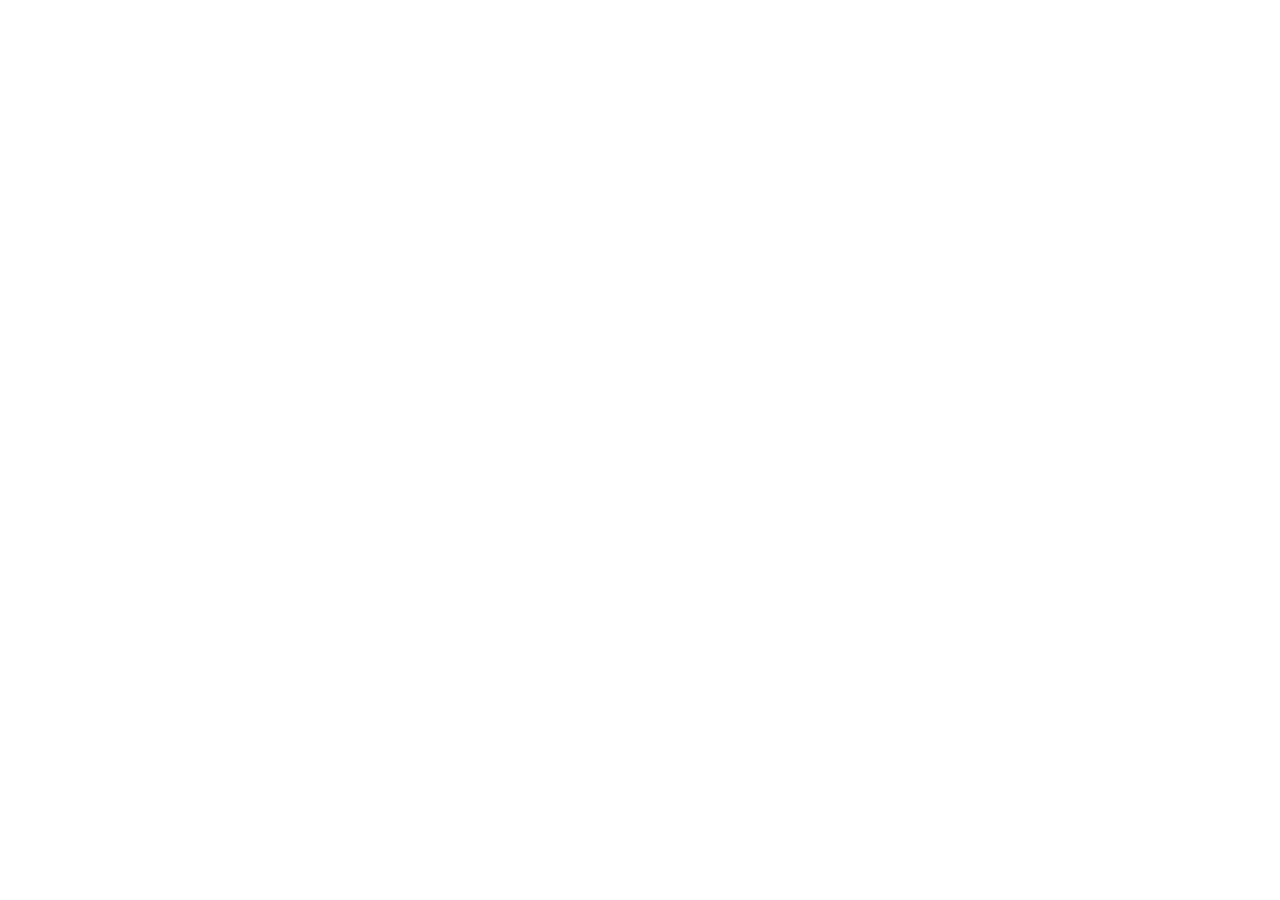
==== index.html @ 0f038180 "Add files via upload" ====
<!DOCTYPE html>
<html lang="en">
<head>
    <meta charset="UTF-8">
    <meta name="viewport" content="width=device-width, initial-scale=1.0">
    <title>Home page Great Brittain</title>
    <link rel="stylesheet" href="/css/index.css">
</head>
<body>
    
</body>
</html>
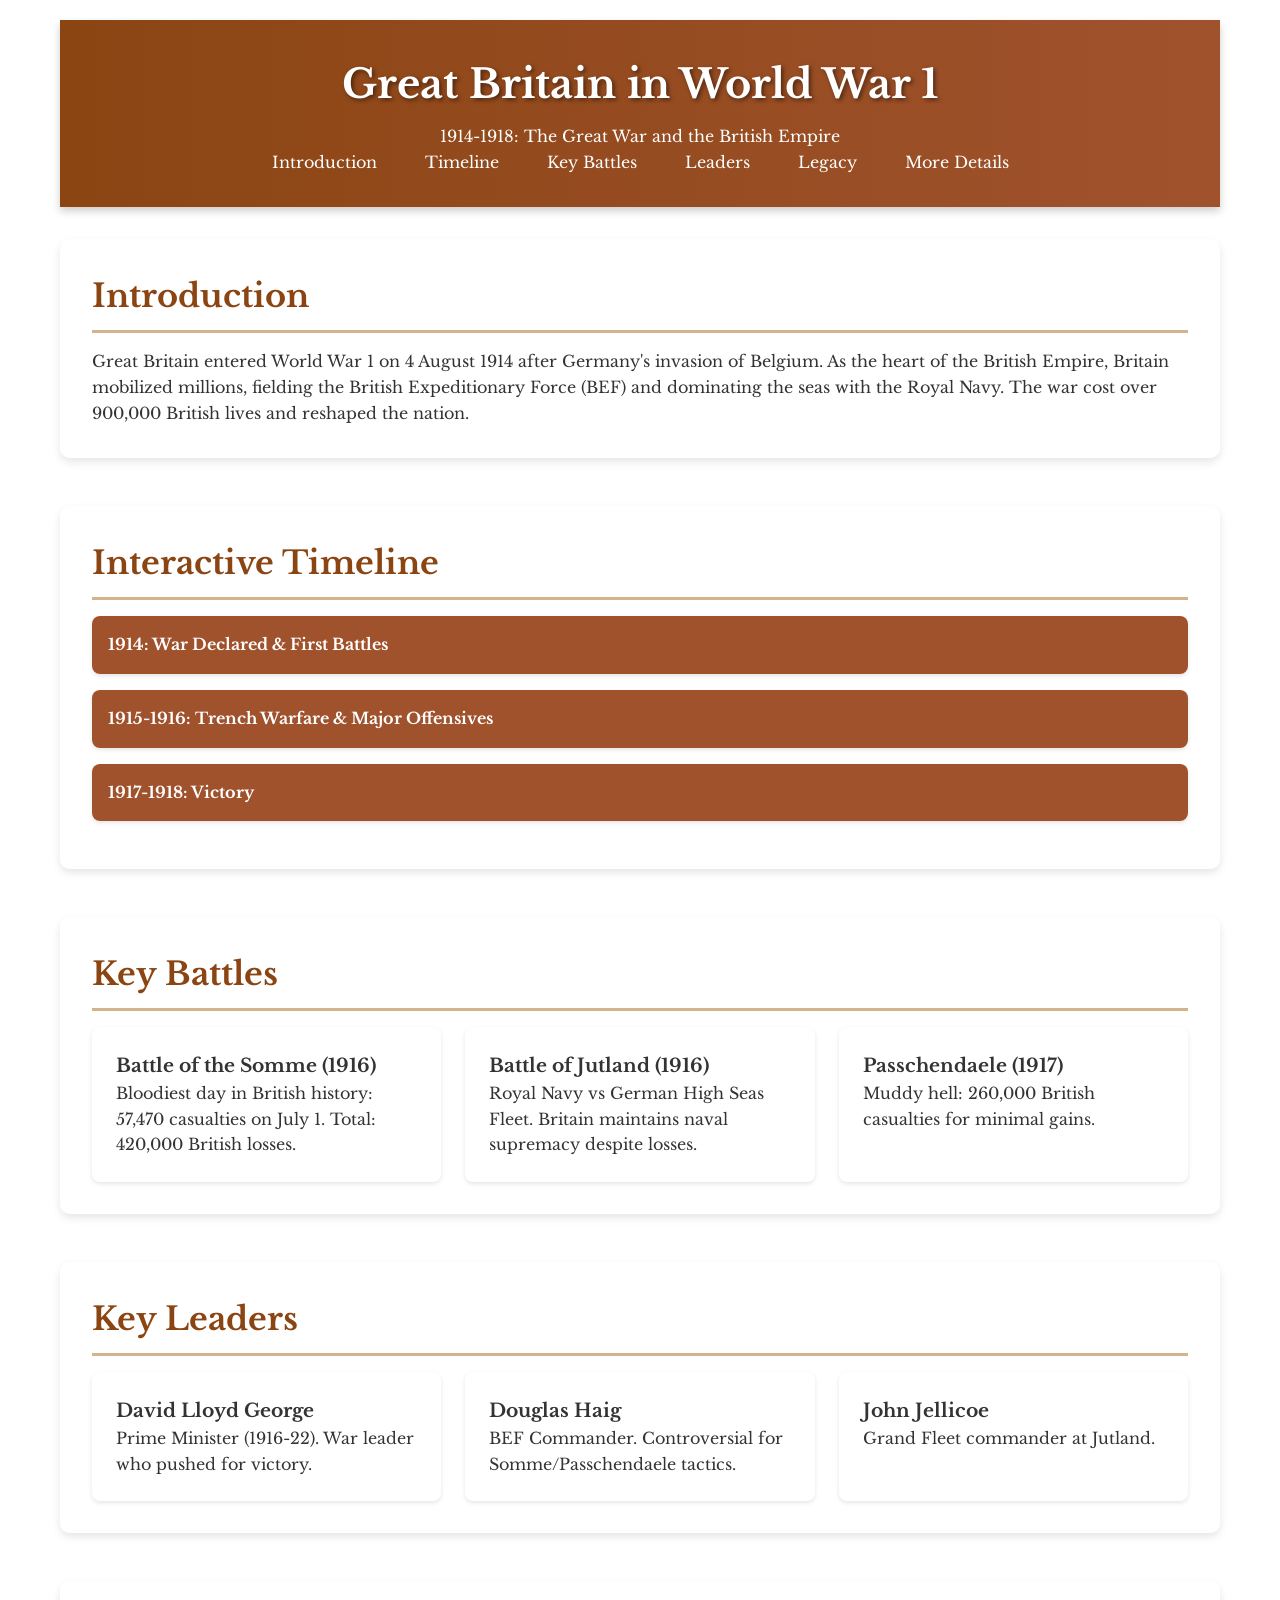
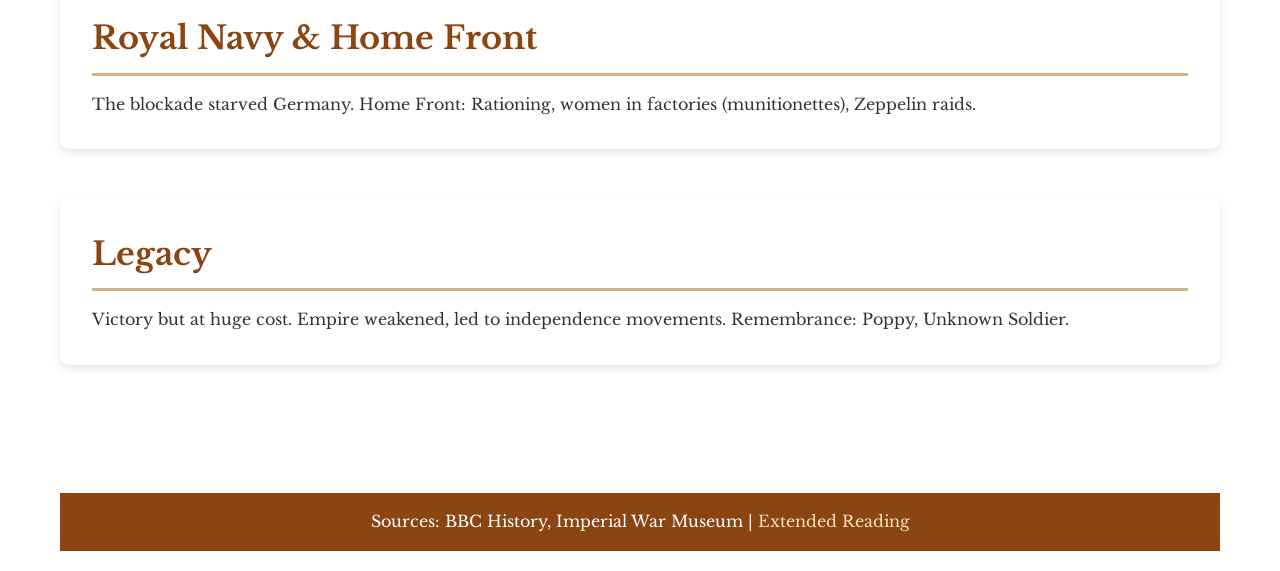
==== commit e5890d77: "Add files via upload" ====
--- a/index.html
+++ b/index.html
@@ -3,10 +3,133 @@
 <head>
     <meta charset="UTF-8">
     <meta name="viewport" content="width=device-width, initial-scale=1.0">
-    <title>Home page Great Brittain</title>
-    <link rel="stylesheet" href="/css/index.css">
+    <title>Great Britain in World War 1 - Index</title>
+    <!-- Google Fonts: Libre Baskerville for historical feel -->
+    <link href="https://fonts.googleapis.com/css2?family=Libre+Baskerville:ital,wght@0,400;0,700;1,400&display=swap" rel="stylesheet">
+    <link rel="stylesheet" href="css/index.css">
 </head>
 <body>
-    
+    <div class="container">
+        <header>
+            <h1>Great Britain in World War 1</h1>
+            <p>1914-1918: The Great War and the British Empire</p>
+            <nav>
+                <ul>
+                    <li><a href="#intro">Introduction</a></li>
+                    <li><a href="#timeline">Timeline</a></li>
+                    <li><a href="#battles">Key Battles</a></li>
+                    <li><a href="#leaders">Leaders</a></li>
+                    <li><a href="#legacy">Legacy</a></li>
+                    <li><a href="pages/page 1.html">More Details</a></li>
+                </ul>
+            </nav>
+        </header>
+
+        <main>
+            <section id="intro">
+                <h2>Introduction</h2>
+                <p>Great Britain entered World War 1 on 4 August 1914 after Germany's invasion of Belgium. As the heart of the British Empire, Britain mobilized millions, fielding the British Expeditionary Force (BEF) and dominating the seas with the Royal Navy. The war cost over 900,000 British lives and reshaped the nation.</p>
+            </section>
+
+            <section id="timeline">
+                <h2>Interactive Timeline</h2>
+                <div class="accordion">
+                    <div class="accordion-header">1914: War Declared & First Battles</div>
+                    <div class="accordion-content">
+                        <div class="timeline-item">
+                            <span class="timeline-date">Aug 1914</span>
+                            <div>BEF deploys to France. Battle of Mons.</div>
+                        </div>
+                        <div class="timeline-item">
+                            <span class="timeline-date">Sep 1914</span>
+                            <div>First Battle of the Marne halts German advance.</div>
+                        </div>
+                    </div>
+                </div>
+                <div class="accordion">
+                    <div class="accordion-header">1915-1916: Trench Warfare & Major Offensives</div>
+                    <div class="accordion-content">
+                        <div class="timeline-item">
+                            <span class="timeline-date">1915</span>
+                            <div>Gallipoli Campaign fails.</div>
+                        </div>
+                        <div class="timeline-item">
+                            <span class="timeline-date">Jul 1916</span>
+                            <div>Battle of the Somme: 60,000 casualties on first day.</div>
+                        </div>
+                        <div class="timeline-item">
+                            <span class="timeline-date">May-Jun 1916</span>
+                            <div>Battle of Jutland: Largest naval battle.</div>
+                        </div>
+                    </div>
+                </div>
+                <div class="accordion">
+                    <div class="accordion-header">1917-1918: Victory</div>
+                    <div class="accordion-content">
+                        <div class="timeline-item">
+                            <span class="timeline-date">1917</span>
+                            <div>Passchendaele offensive. US enters war.</div>
+                        </div>
+                        <div class="timeline-item">
+                            <span class="timeline-date">Nov 1918</span>
+                            <div>Armistice signed. War ends.</div>
+                        </div>
+                    </div>
+                </div>
+            </section>
+
+            <section id="battles">
+                <h2>Key Battles</h2>
+                <div class="grid">
+                    <div class="card">
+                        <h3>Battle of the Somme (1916)</h3>
+                        <p>Bloodiest day in British history: 57,470 casualties on July 1. Total: 420,000 British losses.</p>
+                    </div>
+                    <div class="card">
+                        <h3>Battle of Jutland (1916)</h3>
+                        <p>Royal Navy vs German High Seas Fleet. Britain maintains naval supremacy despite losses.</p>
+                    </div>
+                    <div class="card">
+                        <h3>Passchendaele (1917)</h3>
+                        <p>Muddy hell: 260,000 British casualties for minimal gains.</p>
+                    </div>
+                </div>
+            </section>
+
+            <section id="leaders">
+                <h2>Key Leaders</h2>
+                <div class="grid">
+                    <div class="card">
+                        <h3>David Lloyd George</h3>
+                        <p>Prime Minister (1916-22). War leader who pushed for victory.</p>
+                    </div>
+                    <div class="card">
+                        <h3>Douglas Haig</h3>
+                        <p>BEF Commander. Controversial for Somme/Passchendaele tactics.</p>
+                    </div>
+                    <div class="card">
+                        <h3>John Jellicoe</h3>
+                        <p>Grand Fleet commander at Jutland.</p>
+                    </div>
+                </div>
+            </section>
+
+            <section id="navy">
+                <h2>Royal Navy & Home Front</h2>
+                <p>The blockade starved Germany. Home Front: Rationing, women in factories (munitionettes), Zeppelin raids.</p>
+            </section>
+
+            <section id="legacy">
+                <h2>Legacy</h2>
+                <p>Victory but at huge cost. Empire weakened, led to independence movements. Remembrance: Poppy, Unknown Soldier.</p>
+            </section>
+        </main>
+
+        <footer>
+            <p>Sources: BBC History, Imperial War Museum | <a href="pages/page 1.html">Extended Reading</a></p>
+        </footer>
+    </div>
+
+    <script src="js/index.js"></script>
 </body>
-</html>+</html>
--- a/css/index.css
+++ b/css/index.css
@@ -0,0 +1,185 @@
+/* Reset and base styles */
+* {
+  margin: 0;
+  padding: 0;
+  box-sizing: border-box;
+}
+
+body {
+  font-family: 'Libre Baskerville', serif;
+  line-height: 1.6;
+  color: #333;
+  background: linear-gradient(to bottom, #f4e4bc, #d2b48c);
+  background-image: url('data:image/svg+xml,<svg xmlns=\"http://www.w3.org/2000/svg\" viewBox=\"0 0 100 100\"><defs><pattern id=\"grain\" width=\"100\" height=\"100\" patternUnits=\"userSpaceOnUse\"><circle cx=\"20\" cy=\"20\" r=\"1\" fill=\"%23ddd\" opacity=\"0.3\"/></pattern></svg>#f4e4bc');
+  min-height: 100vh;
+}
+
+.container {
+  max-width: 1200px;
+  margin: 0 auto;
+  padding: 20px;
+}
+
+/* Header */
+header {
+  background: linear-gradient(to right, #8b4513, #a0522d);
+  color: white;
+  padding: 2rem;
+  text-align: center;
+  box-shadow: 0 4px 8px rgba(0,0,0,0.2);
+}
+
+header h1 {
+  font-size: 2.5rem;
+  margin-bottom: 0.5rem;
+  text-shadow: 2px 2px 4px rgba(0,0,0,0.5);
+}
+
+nav ul {
+  list-style: none;
+  display: flex;
+  justify-content: center;
+  gap: 1rem;
+  flex-wrap: wrap;
+}
+
+nav a {
+  color: white;
+  text-decoration: none;
+  padding: 0.5rem 1rem;
+  border-radius: 5px;
+  transition: background 0.3s;
+}
+
+nav a:hover {
+  background: rgba(255,255,255,0.2);
+}
+
+/* Main content */
+main {
+  padding: 2rem 0;
+}
+
+section {
+  margin-bottom: 3rem;
+  background: rgba(255,255,255,0.8);
+  padding: 2rem;
+  border-radius: 10px;
+  box-shadow: 0 4px 8px rgba(0,0,0,0.1);
+}
+
+h2 {
+  color: #8b4513;
+  font-size: 2rem;
+  margin-bottom: 1rem;
+  border-bottom: 3px solid #d2b48c;
+  padding-bottom: 0.5rem;
+}
+
+/* Accordion/Timeline */
+.accordion {
+  background: white;
+  border-radius: 8px;
+  margin-bottom: 1rem;
+  overflow: hidden;
+  box-shadow: 0 2px 4px rgba(0,0,0,0.1);
+}
+
+.accordion-header {
+  background: #a0522d;
+  color: white;
+  padding: 1rem;
+  cursor: pointer;
+  font-weight: bold;
+  transition: background 0.3s;
+}
+
+.accordion-header:hover {
+  background: #8b4513;
+}
+
+.accordion-content {
+  max-height: 0;
+  overflow: hidden;
+  transition: max-height 0.3s ease;
+}
+
+.accordion-content.open {
+  max-height: 500px; /* Adjust as needed */
+  padding: 1rem;
+  background: #f9f9f9;
+}
+
+.timeline-item {
+  display: flex;
+  margin-bottom: 1rem;
+  padding: 1rem;
+  background: white;
+  border-left: 4px solid #d2b48c;
+}
+
+.timeline-date {
+  font-weight: bold;
+  color: #8b4513;
+  min-width: 100px;
+}
+
+/* Grid for cards */
+.grid {
+  display: grid;
+  grid-template-columns: repeat(auto-fit, minmax(300px, 1fr));
+  gap: 1.5rem;
+}
+
+.card {
+  background: white;
+  padding: 1.5rem;
+  border-radius: 8px;
+  box-shadow: 0 2px 4px rgba(0,0,0,0.1);
+  transition: transform 0.3s;
+}
+
+.card:hover {
+  transform: translateY(-5px);
+}
+
+/* Footer */
+footer {
+  background: #8b4513;
+  color: white;
+  text-align: center;
+  padding: 1rem;
+  margin-top: 3rem;
+}
+
+footer a {
+  color: #f4e4bc;
+  text-decoration: none;
+}
+
+/* Responsive */
+@media (max-width: 768px) {
+  header h1 {
+    font-size: 2rem;
+  }
+  
+  nav ul {
+    flex-direction: column;
+  }
+  
+  .container {
+    padding: 10px;
+  }
+  
+  section {
+    padding: 1rem;
+  }
+}
+
+/* Custom font demo - to change font: edit font-family */
+.font-demo {
+  font-family: 'Georgia', serif;
+  font-size: 1.2rem;
+  font-weight: 300;
+  font-style: italic;
+}
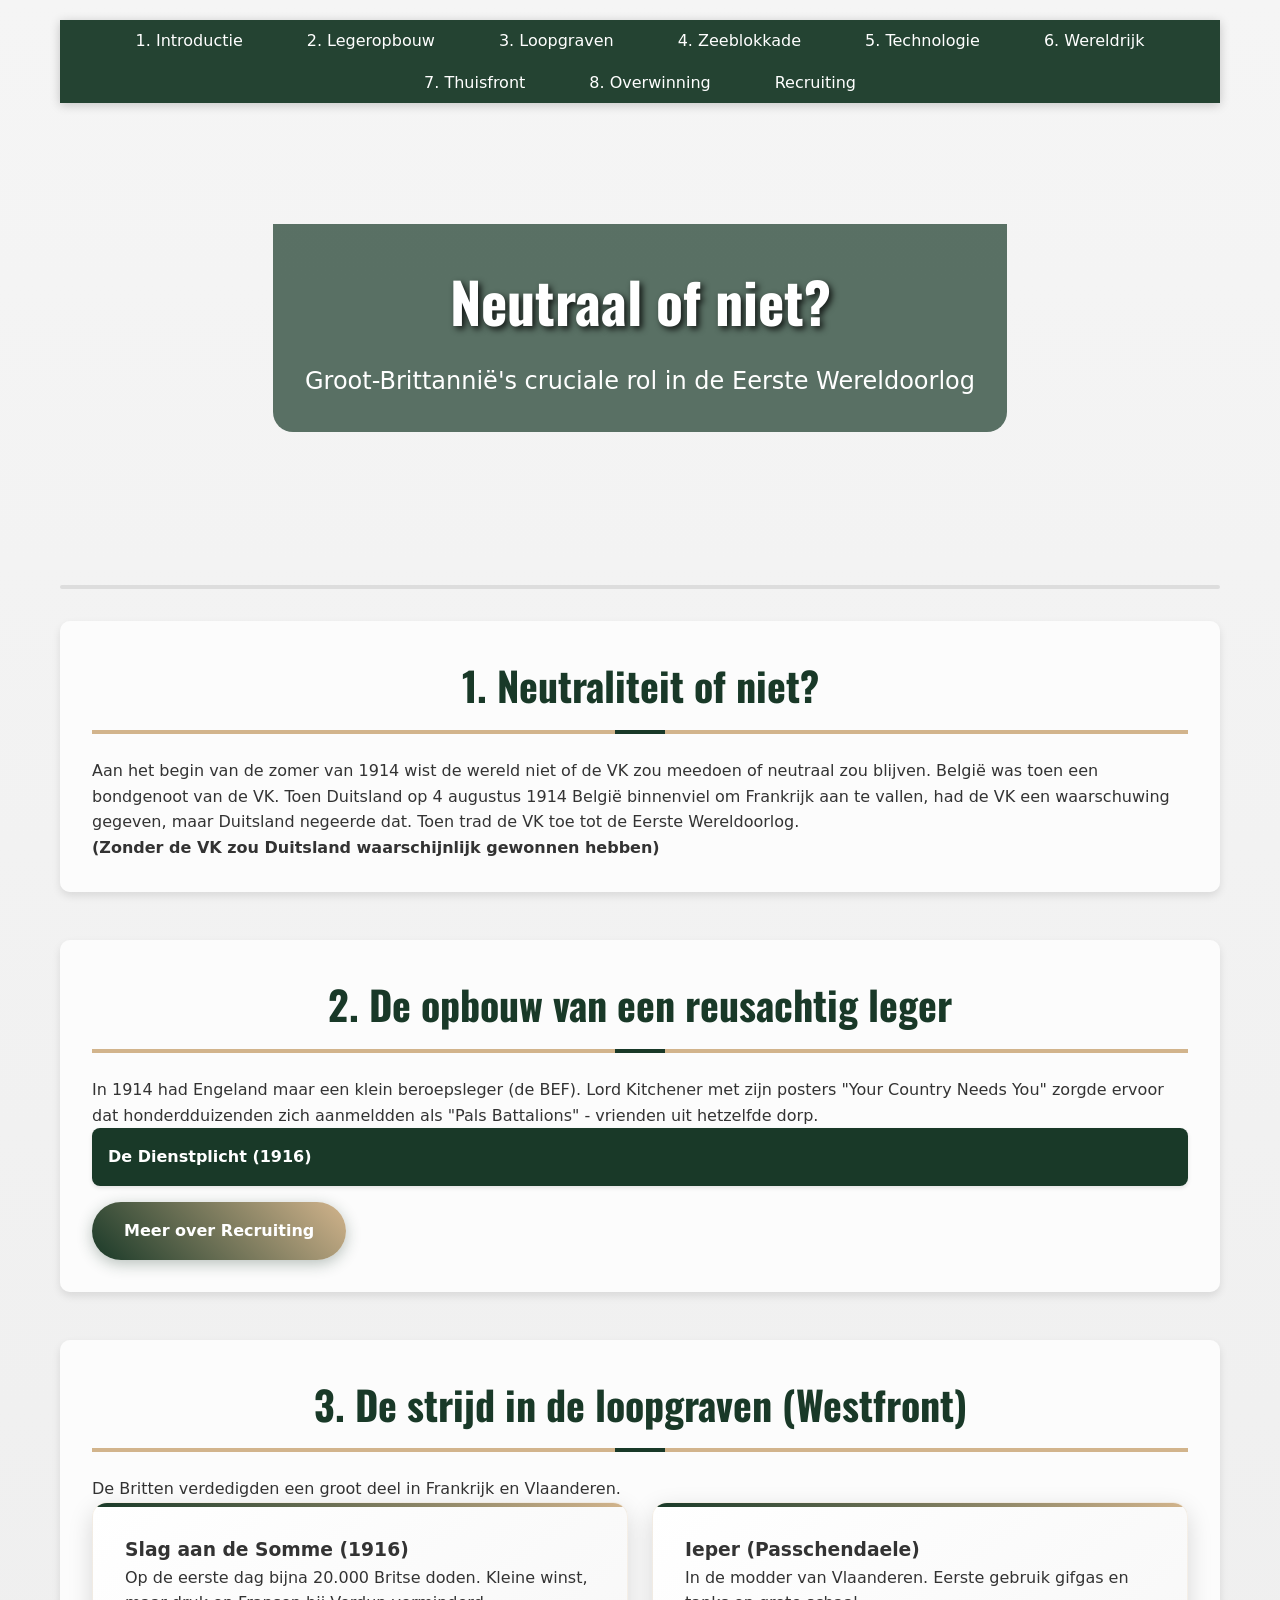
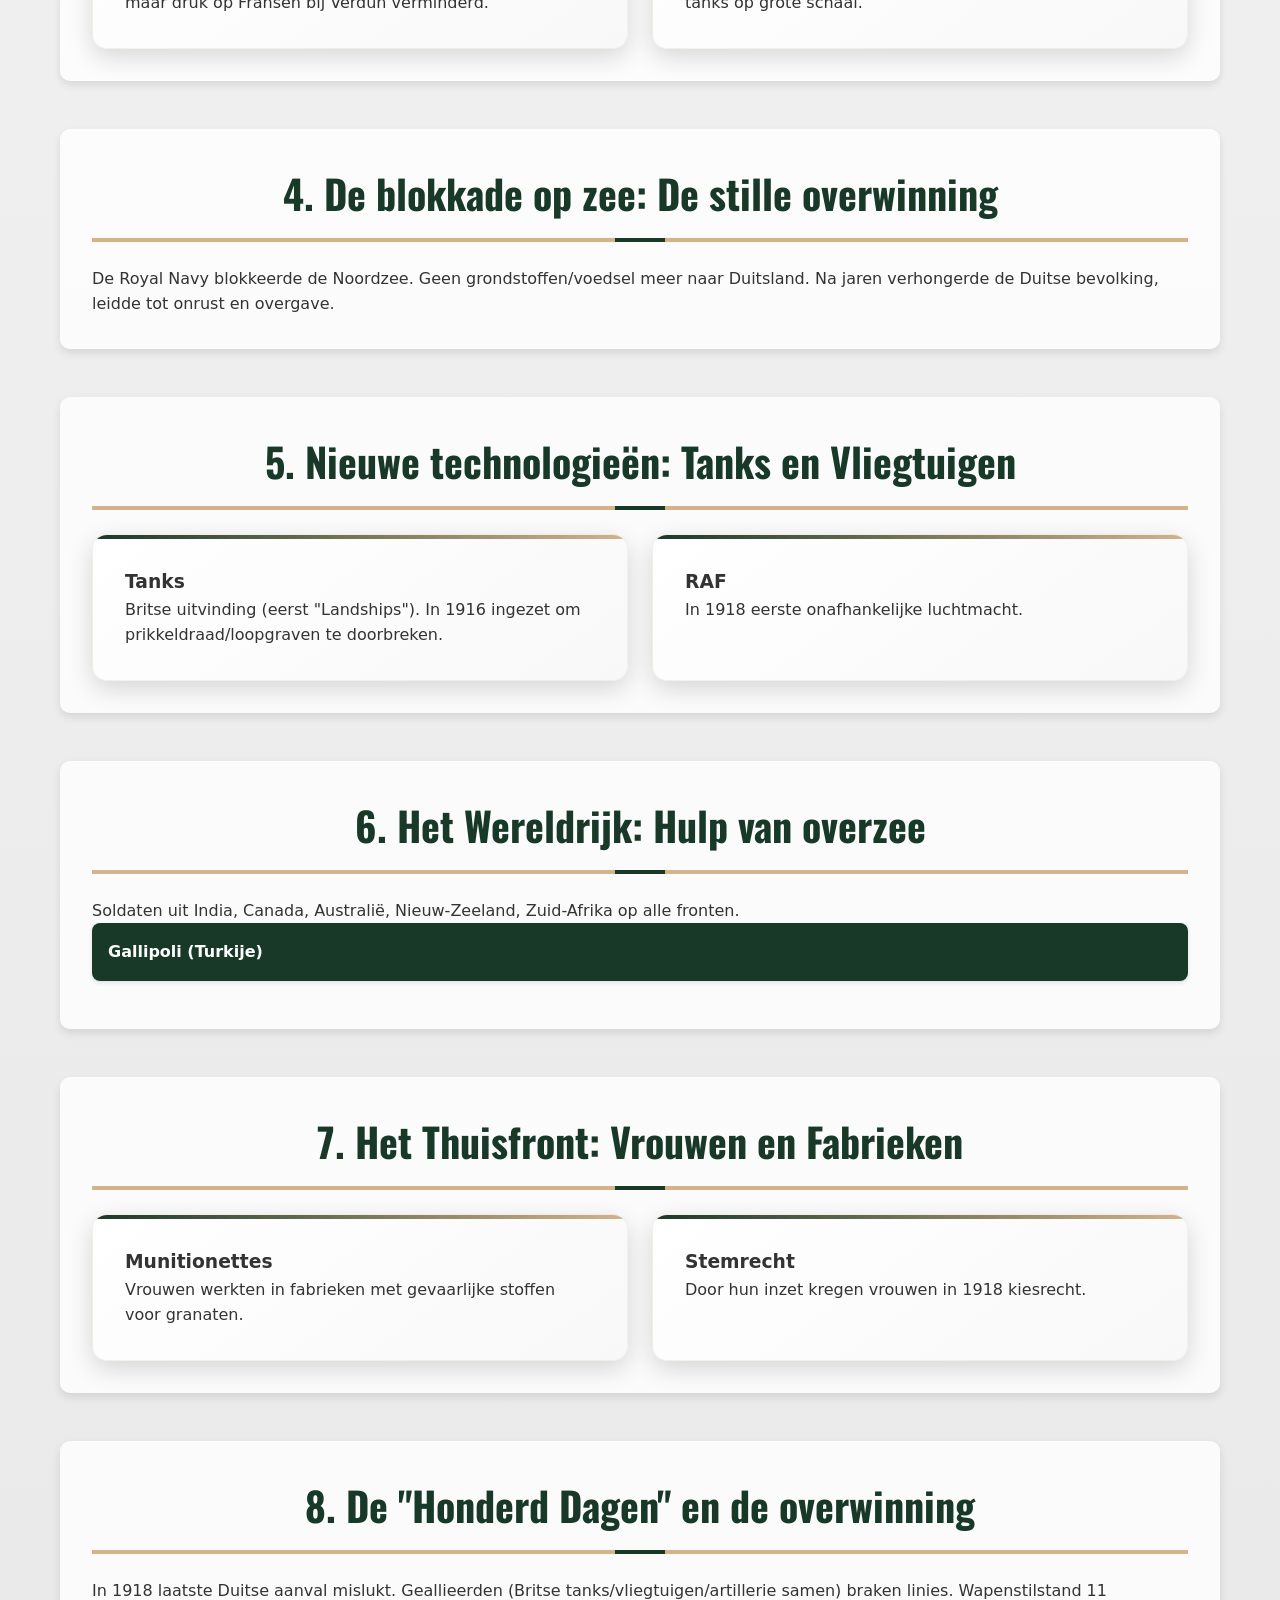
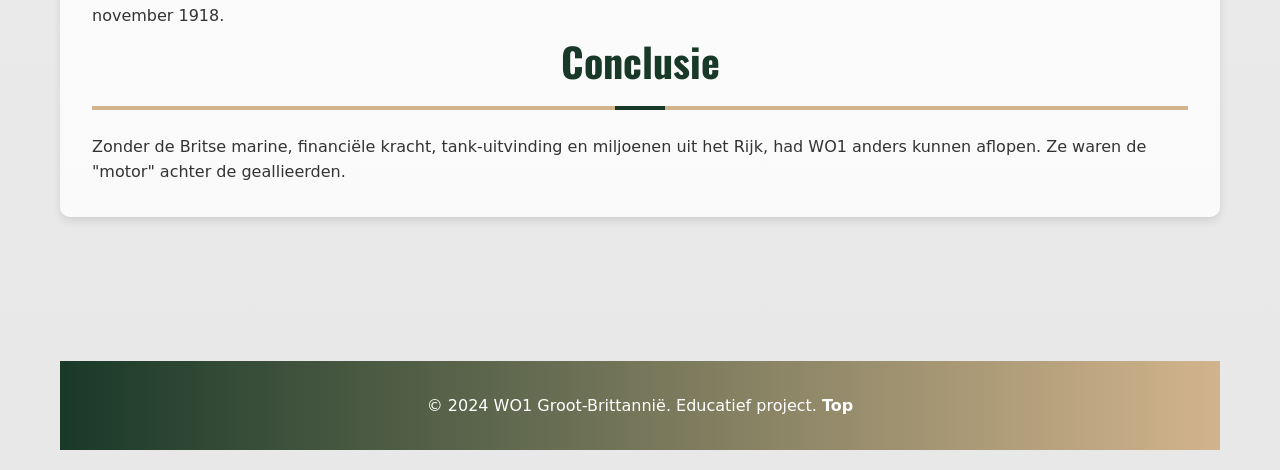
==== commit 84d837d2: "Add files via upload" ====
--- a/index.html
+++ b/index.html
@@ -1,135 +1,135 @@
 <!DOCTYPE html>
-<html lang="en">
+<html lang="nl">
 <head>
     <meta charset="UTF-8">
     <meta name="viewport" content="width=device-width, initial-scale=1.0">
-    <title>Great Britain in World War 1 - Index</title>
-    <!-- Google Fonts: Libre Baskerville for historical feel -->
-    <link href="https://fonts.googleapis.com/css2?family=Libre+Baskerville:ital,wght@0,400;0,700;1,400&display=swap" rel="stylesheet">
+    <title>Neutraal of niet? - Groot-Brittannië in WO1</title>
     <link rel="stylesheet" href="css/index.css">
+    <script src="js/index.js" defer></script>
 </head>
 <body>
     <div class="container">
-        <header>
-            <h1>Great Britain in World War 1</h1>
-            <p>1914-1918: The Great War and the British Empire</p>
-            <nav>
-                <ul>
-                    <li><a href="#intro">Introduction</a></li>
-                    <li><a href="#timeline">Timeline</a></li>
-                    <li><a href="#battles">Key Battles</a></li>
-                    <li><a href="#leaders">Leaders</a></li>
-                    <li><a href="#legacy">Legacy</a></li>
-                    <li><a href="pages/page 1.html">More Details</a></li>
-                </ul>
-            </nav>
-        </header>
+        <nav class="sticky-nav">
+            <button class="mobile-toggle">☰ Menu</button>
+            <ul class="nav-list">
+                <li><a href="#intro">1. Introductie</a></li>
+                <li><a href="#leger">2. Legeropbouw</a></li>
+                <li><a href="#loopgraven">3. Loopgraven</a></li>
+                <li><a href="#blokkade">4. Zeeblokkade</a></li>
+                <li><a href="#tech">5. Technologie</a></li>
+                <li><a href="#rijk">6. Wereldrijk</a></li>
+                <li><a href="#thuisfront">7. Thuisfront</a></li>
+                <li><a href="#overwinning">8. Overwinning</a></li>
+                <li><a href="pages/page 1.html">Recruiting</a></li>
+            </ul>
+        </nav>
+
+        <div class="hero" style="background-image: url('https://upload.wikimedia.org/wikipedia/commons/thumb/8/8e/Baron_Kitchener.jpg/800px-Baron_Kitchener.jpg'); background-size: cover; background-position: center;">
+            <div class="hero-overlay">
+                <h1>Neutraal of niet?</h1>
+                <p>Groot-Brittannië's cruciale rol in de Eerste Wereldoorlog</p>
+            </div>
+        </div>
 
         <main>
-            <section id="intro">
-                <h2>Introduction</h2>
-                <p>Great Britain entered World War 1 on 4 August 1914 after Germany's invasion of Belgium. As the heart of the British Empire, Britain mobilized millions, fielding the British Expeditionary Force (BEF) and dominating the seas with the Royal Navy. The war cost over 900,000 British lives and reshaped the nation.</p>
+            <div class="progress-bar">
+                <div class="progress"></div>
+            </div>
+
+            <section id="intro" class="fade-in">
+                <h2>1. Neutraliteit of niet?</h2>
+                <p>Aan het begin van de zomer van 1914 wist de wereld niet of de VK zou meedoen of neutraal zou blijven. België was toen een bondgenoot van de VK. Toen Duitsland op 4 augustus 1914 België binnenviel om Frankrijk aan te vallen, had de VK een waarschuwing gegeven, maar Duitsland negeerde dat. Toen trad de VK toe tot de Eerste Wereldoorlog.</p>
+                <p><strong>(Zonder de VK zou Duitsland waarschijnlijk gewonnen hebben)</strong></p>
             </section>
 
-            <section id="timeline">
-                <h2>Interactive Timeline</h2>
+            <section id="leger" class="fade-in">
+                <h2>2. De opbouw van een reusachtig leger</h2>
+                <p>In 1914 had Engeland maar een klein beroepsleger (de BEF). Lord Kitchener met zijn posters "Your Country Needs You" zorgde ervoor dat honderdduizenden zich aanmeldden als "Pals Battalions" - vrienden uit hetzelfde dorp.</p>
                 <div class="accordion">
-                    <div class="accordion-header">1914: War Declared & First Battles</div>
+                    <div class="accordion-header">De Dienstplicht (1916)</div>
                     <div class="accordion-content">
                         <div class="timeline-item">
-                            <span class="timeline-date">Aug 1914</span>
-                            <div>BEF deploys to France. Battle of Mons.</div>
-                        </div>
-                        <div class="timeline-item">
-                            <span class="timeline-date">Sep 1914</span>
-                            <div>First Battle of the Marne halts German advance.</div>
+                            <span class="timeline-date">1916</span>
+                            <div>Omdat zoveel soldaten sneuvelden, voerde Engeland voor het eerst dienstplicht in om de linies bezet te houden.</div>
                         </div>
                     </div>
                 </div>
+                <a href="pages/page 1.html" class="btn">Meer over Recruiting</a>
+            </section>
+
+            <section id="loopgraven" class="fade-in">
+                <h2>3. De strijd in de loopgraven (Westfront)</h2>
+                <p>De Britten verdedigden een groot deel in Frankrijk en Vlaanderen.</p>
+                <div class="grid">
+                    <div class="card">
+                        <h3>Slag aan de Somme (1916)</h3>
+                        <p>Op de eerste dag bijna 20.000 Britse doden. Kleine winst, maar druk op Fransen bij Verdun verminderd.</p>
+                    </div>
+                    <div class="card">
+                        <h3>Ieper (Passchendaele)</h3>
+                        <p>In de modder van Vlaanderen. Eerste gebruik gifgas en tanks op grote schaal.</p>
+                    </div>
+                </div>
+            </section>
+
+            <section id="blokkade" class="fade-in">
+                <h2>4. De blokkade op zee: De stille overwinning</h2>
+                <p>De Royal Navy blokkeerde de Noordzee. Geen grondstoffen/voedsel meer naar Duitsland. Na jaren verhongerde de Duitse bevolking, leidde tot onrust en overgave.</p>
+            </section>
+
+            <section id="tech" class="fade-in">
+                <h2>5. Nieuwe technologieën: Tanks en Vliegtuigen</h2>
+                <div class="grid">
+                    <div class="card">
+                        <h3>Tanks</h3>
+                        <p>Britse uitvinding (eerst "Landships"). In 1916 ingezet om prikkeldraad/loopgraven te doorbreken.</p>
+                    </div>
+                    <div class="card">
+                        <h3>RAF</h3>
+                        <p>In 1918 eerste onafhankelijke luchtmacht.</p>
+                    </div>
+                </div>
+            </section>
+
+            <section id="rijk" class="fade-in">
+                <h2>6. Het Wereldrijk: Hulp van overzee</h2>
+                <p>Soldaten uit India, Canada, Australië, Nieuw-Zeeland, Zuid-Afrika op alle fronten.</p>
                 <div class="accordion">
-                    <div class="accordion-header">1915-1916: Trench Warfare & Major Offensives</div>
+                    <div class="accordion-header">Gallipoli (Turkije)</div>
                     <div class="accordion-content">
                         <div class="timeline-item">
                             <span class="timeline-date">1915</span>
-                            <div>Gallipoli Campaign fails.</div>
-                        </div>
-                        <div class="timeline-item">
-                            <span class="timeline-date">Jul 1916</span>
-                            <div>Battle of the Somme: 60,000 casualties on first day.</div>
-                        </div>
-                        <div class="timeline-item">
-                            <span class="timeline-date">May-Jun 1916</span>
-                            <div>Battle of Jutland: Largest naval battle.</div>
-                        </div>
-                    </div>
-                </div>
-                <div class="accordion">
-                    <div class="accordion-header">1917-1918: Victory</div>
-                    <div class="accordion-content">
-                        <div class="timeline-item">
-                            <span class="timeline-date">1917</span>
-                            <div>Passchendaele offensive. US enters war.</div>
-                        </div>
-                        <div class="timeline-item">
-                            <span class="timeline-date">Nov 1918</span>
-                            <div>Armistice signed. War ends.</div>
+                            <div>Britse poging om oorlog via oosten te eindigen, maar rampzalige nederlaag.</div>
                         </div>
                     </div>
                 </div>
             </section>
 
-            <section id="battles">
-                <h2>Key Battles</h2>
+            <section id="thuisfront" class="fade-in">
+                <h2>7. Het Thuisfront: Vrouwen en Fabrieken</h2>
                 <div class="grid">
                     <div class="card">
-                        <h3>Battle of the Somme (1916)</h3>
-                        <p>Bloodiest day in British history: 57,470 casualties on July 1. Total: 420,000 British losses.</p>
+                        <h3>Munitionettes</h3>
+                        <p>Vrouwen werkten in fabrieken met gevaarlijke stoffen voor granaten.</p>
                     </div>
                     <div class="card">
-                        <h3>Battle of Jutland (1916)</h3>
-                        <p>Royal Navy vs German High Seas Fleet. Britain maintains naval supremacy despite losses.</p>
-                    </div>
-                    <div class="card">
-                        <h3>Passchendaele (1917)</h3>
-                        <p>Muddy hell: 260,000 British casualties for minimal gains.</p>
+                        <h3>Stemrecht</h3>
+                        <p>Door hun inzet kregen vrouwen in 1918 kiesrecht.</p>
                     </div>
                 </div>
             </section>
 
-            <section id="leaders">
-                <h2>Key Leaders</h2>
-                <div class="grid">
-                    <div class="card">
-                        <h3>David Lloyd George</h3>
-                        <p>Prime Minister (1916-22). War leader who pushed for victory.</p>
-                    </div>
-                    <div class="card">
-                        <h3>Douglas Haig</h3>
-                        <p>BEF Commander. Controversial for Somme/Passchendaele tactics.</p>
-                    </div>
-                    <div class="card">
-                        <h3>John Jellicoe</h3>
-                        <p>Grand Fleet commander at Jutland.</p>
-                    </div>
-                </div>
-            </section>
-
-            <section id="navy">
-                <h2>Royal Navy & Home Front</h2>
-                <p>The blockade starved Germany. Home Front: Rationing, women in factories (munitionettes), Zeppelin raids.</p>
-            </section>
-
-            <section id="legacy">
-                <h2>Legacy</h2>
-                <p>Victory but at huge cost. Empire weakened, led to independence movements. Remembrance: Poppy, Unknown Soldier.</p>
+            <section id="overwinning" class="fade-in">
+                <h2>8. De "Honderd Dagen" en de overwinning</h2>
+                <p>In 1918 laatste Duitse aanval mislukt. Geallieerden (Britse tanks/vliegtuigen/artillerie samen) braken linies. Wapenstilstand 11 november 1918.</p>
+                <h2>Conclusie</h2>
+                <p>Zonder de Britse marine, financiële kracht, tank-uitvinding en miljoenen uit het Rijk, had WO1 anders kunnen aflopen. Ze waren de "motor" achter de geallieerden.</p>
             </section>
         </main>
 
         <footer>
-            <p>Sources: BBC History, Imperial War Museum | <a href="pages/page 1.html">Extended Reading</a></p>
+            <p>&copy; 2024 WO1 Groot-Brittannië. Educatief project. <a href="#intro">Top</a></p>
         </footer>
     </div>
-
-    <script src="js/index.js"></script>
 </body>
 </html>
--- a/css/index.css
+++ b/css/index.css
@@ -1,4 +1,6 @@
-/* Reset and base styles */
+/* Reset and base styles - Enhanced for prettier WWI theme */
+@import url('https://fonts.googleapis.com/css2?family=Oswald:wght@200..700&family=Roboto+Condensed:ital,wght@0,100..900;1,100..900&display=swap');
+
 * {
   margin: 0;
   padding: 0;
@@ -6,12 +8,16 @@
 }
 
 body {
-  font-family: 'Libre Baskerville', serif;
+  font-family: 'Roboto Condensed', sans-serif;
   line-height: 1.6;
   color: #333;
-  background: linear-gradient(to bottom, #f4e4bc, #d2b48c);
-  background-image: url('data:image/svg+xml,<svg xmlns=\"http://www.w3.org/2000/svg\" viewBox=\"0 0 100 100\"><defs><pattern id=\"grain\" width=\"100\" height=\"100\" patternUnits=\"userSpaceOnUse\"><circle cx=\"20\" cy=\"20\" r=\"1\" fill=\"%23ddd\" opacity=\"0.3\"/></pattern></svg>#f4e4bc');
+  background: linear-gradient(to bottom, #f5f5f5, #e8e8e8);
+}
+
+body {
+  @import url('https://fonts.googleapis.com/css2?family=Oswald:wght@200..700&family=Roboto+Condensed:ital,wght@0,100..900;1,100..900&display=swap');
   min-height: 100vh;
+  font-family: system-ui, -apple-system, BlinkMacSystemFont, 'Segoe UI', Roboto, Oxygen, Ubuntu, Cantarell, 'Open Sans', 'Helvetica Neue', sans-serif;
 }
 
 .container {
@@ -20,39 +26,98 @@
   padding: 20px;
 }
 
+.hero {
+  height: 50vh;
+  position: relative;
+  display: flex;
+  align-items: center;
+  justify-content: center;
+  text-align: center;
+  color: white;
+}
+
+.hero-overlay {
+  background: rgba(25, 57, 40, 0.7);
+  padding: 2rem;
+  border-radius: 0 0 20px 20px;
+}
+
+.hero h1 {
+  font-family: 'Oswald', sans-serif;
+  font-size: 3.5rem;
+  margin-bottom: 1rem;
+  text-shadow: 3px 3px 6px rgba(0,0,0,0.8);
+}
+
+.hero p {
+  font-size: 1.5rem;
+}
+
 /* Header */
-header {
-  background: linear-gradient(to right, #8b4513, #a0522d);
-  color: white;
-  padding: 2rem;
-  text-align: center;
-  box-shadow: 0 4px 8px rgba(0,0,0,0.2);
-}
-
-header h1 {
-  font-size: 2.5rem;
-  margin-bottom: 0.5rem;
-  text-shadow: 2px 2px 4px rgba(0,0,0,0.5);
-}
-
-nav ul {
+.sticky-nav {
+  position: sticky;
+  top: 0;
+  background: rgba(25, 57, 40, 0.95);
+  backdrop-filter: blur(10px);
+  z-index: 100;
+  box-shadow: 0 2px 10px rgba(0,0,0,0.2);
+}
+
+.mobile-toggle {
+  display: none;
+  background: none;
+  border: none;
+  color: white;
+  font-size: 1.5rem;
+  padding: 1rem;
+  cursor: pointer;
+}
+
+.nav-list {
   list-style: none;
   display: flex;
   justify-content: center;
   gap: 1rem;
   flex-wrap: wrap;
-}
-
-nav a {
+  padding: 0.5rem 1rem;
+  margin: 0;
+}
+
+.nav-list li a {
   color: white;
   text-decoration: none;
-  padding: 0.5rem 1rem;
-  border-radius: 5px;
-  transition: background 0.3s;
-}
-
-nav a:hover {
-  background: rgba(255,255,255,0.2);
+  padding: 0.8rem 1.5rem;
+  border-radius: 25px;
+  transition: all 0.3s ease;
+  font-weight: 500;
+}
+
+.nav-list li a:hover {
+  background: rgba(210, 180, 140, 0.3);
+  transform: scale(1.05);
+}
+
+header h1 {
+  font-size: 2.5rem;
+  margin-bottom: 0.5rem;
+  text-shadow: 2px 2px 4px rgba(0,0,0,0.5);
+}
+
+/* Progress bar */
+.progress-bar {
+  width: 100%;
+  height: 4px;
+  background: #ddd;
+  margin-bottom: 2rem;
+  border-radius: 2px;
+  overflow: hidden;
+}
+
+.progress {
+  height: 100%;
+  background: linear-gradient(to right, #193928, #D2B48C);
+  width: 0%;
+  transition: width 0.3s ease;
 }
 
 /* Main content */
@@ -69,11 +134,25 @@
 }
 
 h2 {
-  color: #8b4513;
-  font-size: 2rem;
-  margin-bottom: 1rem;
-  border-bottom: 3px solid #d2b48c;
-  padding-bottom: 0.5rem;
+  font-family: 'Oswald', sans-serif;
+  color: #193928;
+  font-size: 2.5rem;
+  margin-bottom: 1.5rem;
+  border-bottom: 4px solid #D2B48C;
+  padding-bottom: 0.8rem;
+  text-align: center;
+  position: relative;
+}
+
+h2::after {
+  content: '';
+  position: absolute;
+  bottom: -4px;
+  left: 50%;
+  transform: translateX(-50%);
+  width: 50px;
+  height: 4px;
+  background: #193928;
 }
 
 /* Accordion/Timeline */
@@ -86,7 +165,7 @@
 }
 
 .accordion-header {
-  background: #a0522d;
+  background: #193928;
   color: white;
   padding: 1rem;
   cursor: pointer;
@@ -95,7 +174,7 @@
 }
 
 .accordion-header:hover {
-  background: #8b4513;
+  background: #193928;
 }
 
 .accordion-content {
@@ -115,12 +194,12 @@
   margin-bottom: 1rem;
   padding: 1rem;
   background: white;
-  border-left: 4px solid #d2b48c;
+  border-left: 4px solid #193928;
 }
 
 .timeline-date {
   font-weight: bold;
-  color: #8b4513;
+  color: #193928;
   min-width: 100px;
 }
 
@@ -132,39 +211,103 @@
 }
 
 .card {
-  background: white;
-  padding: 1.5rem;
-  border-radius: 8px;
-  box-shadow: 0 2px 4px rgba(0,0,0,0.1);
-  transition: transform 0.3s;
+  background: linear-gradient(145deg, #ffffff, #f8f8f8);
+  padding: 2rem;
+  border-radius: 15px;
+  box-shadow: 0 8px 25px rgba(0,0,0,0.15);
+  border: 1px solid rgba(210, 180, 140, 0.2);
+  transition: all 0.4s ease;
+  position: relative;
+  overflow: hidden;
+}
+
+.card::before {
+  content: '';
+  position: absolute;
+  top: 0;
+  left: 0;
+  right: 0;
+  height: 4px;
+  background: linear-gradient(to right, #193928, #D2B48C);
 }
 
 .card:hover {
-  transform: translateY(-5px);
+  transform: translateY(-10px) scale(1.02);
+  box-shadow: 0 15px 40px rgba(0,0,0,0.2);
 }
 
 /* Footer */
 footer {
-  background: #8b4513;
+  background: linear-gradient(to right, #193928, #D2B48C);
   color: white;
   text-align: center;
-  padding: 1rem;
-  margin-top: 3rem;
+  padding: 2rem;
+  margin-top: 4rem;
 }
 
 footer a {
-  color: #f4e4bc;
+  color: white;
   text-decoration: none;
+  font-weight: bold;
+}
+
+footer a:hover {
+  text-decoration: underline;
+}
+
+/* Responsive */
+/* Fade-in animation */
+.fade-in {
+  opacity: 0;
+  transform: translateY(30px);
+  transition: all 0.6s ease;
+}
+
+.fade-in.visible {
+  opacity: 1;
+  transform: translateY(0);
+}
+
+.btn {
+  display: inline-block;
+  background: linear-gradient(45deg, #193928, #D2B48C);
+  color: white;
+  padding: 1rem 2rem;
+  border-radius: 30px;
+  text-decoration: none;
+  font-weight: bold;
+  transition: all 0.3s ease;
+  box-shadow: 0 4px 15px rgba(25, 57, 40, 0.3);
+}
+
+.btn:hover {
+  transform: translateY(-3px);
+  box-shadow: 0 8px 25px rgba(25, 57, 40, 0.4);
 }
 
 /* Responsive */
 @media (max-width: 768px) {
-  header h1 {
-    font-size: 2rem;
-  }
-  
-  nav ul {
+  .hero h1 {
+    font-size: 2.5rem;
+  }
+  
+  .mobile-toggle {
+    display: block;
+  }
+  
+  .nav-list {
+    display: none;
     flex-direction: column;
+    position: absolute;
+    top: 100%;
+    left: 0;
+    right: 0;
+    background: rgba(25, 57, 40, 0.98);
+    padding: 1rem;
+  }
+  
+  .nav-list.active {
+    display: flex;
   }
   
   .container {
@@ -172,7 +315,11 @@
   }
   
   section {
-    padding: 1rem;
+    padding: 1.5rem;
+  }
+  
+  h2 {
+    font-size: 2rem;
   }
 }
 
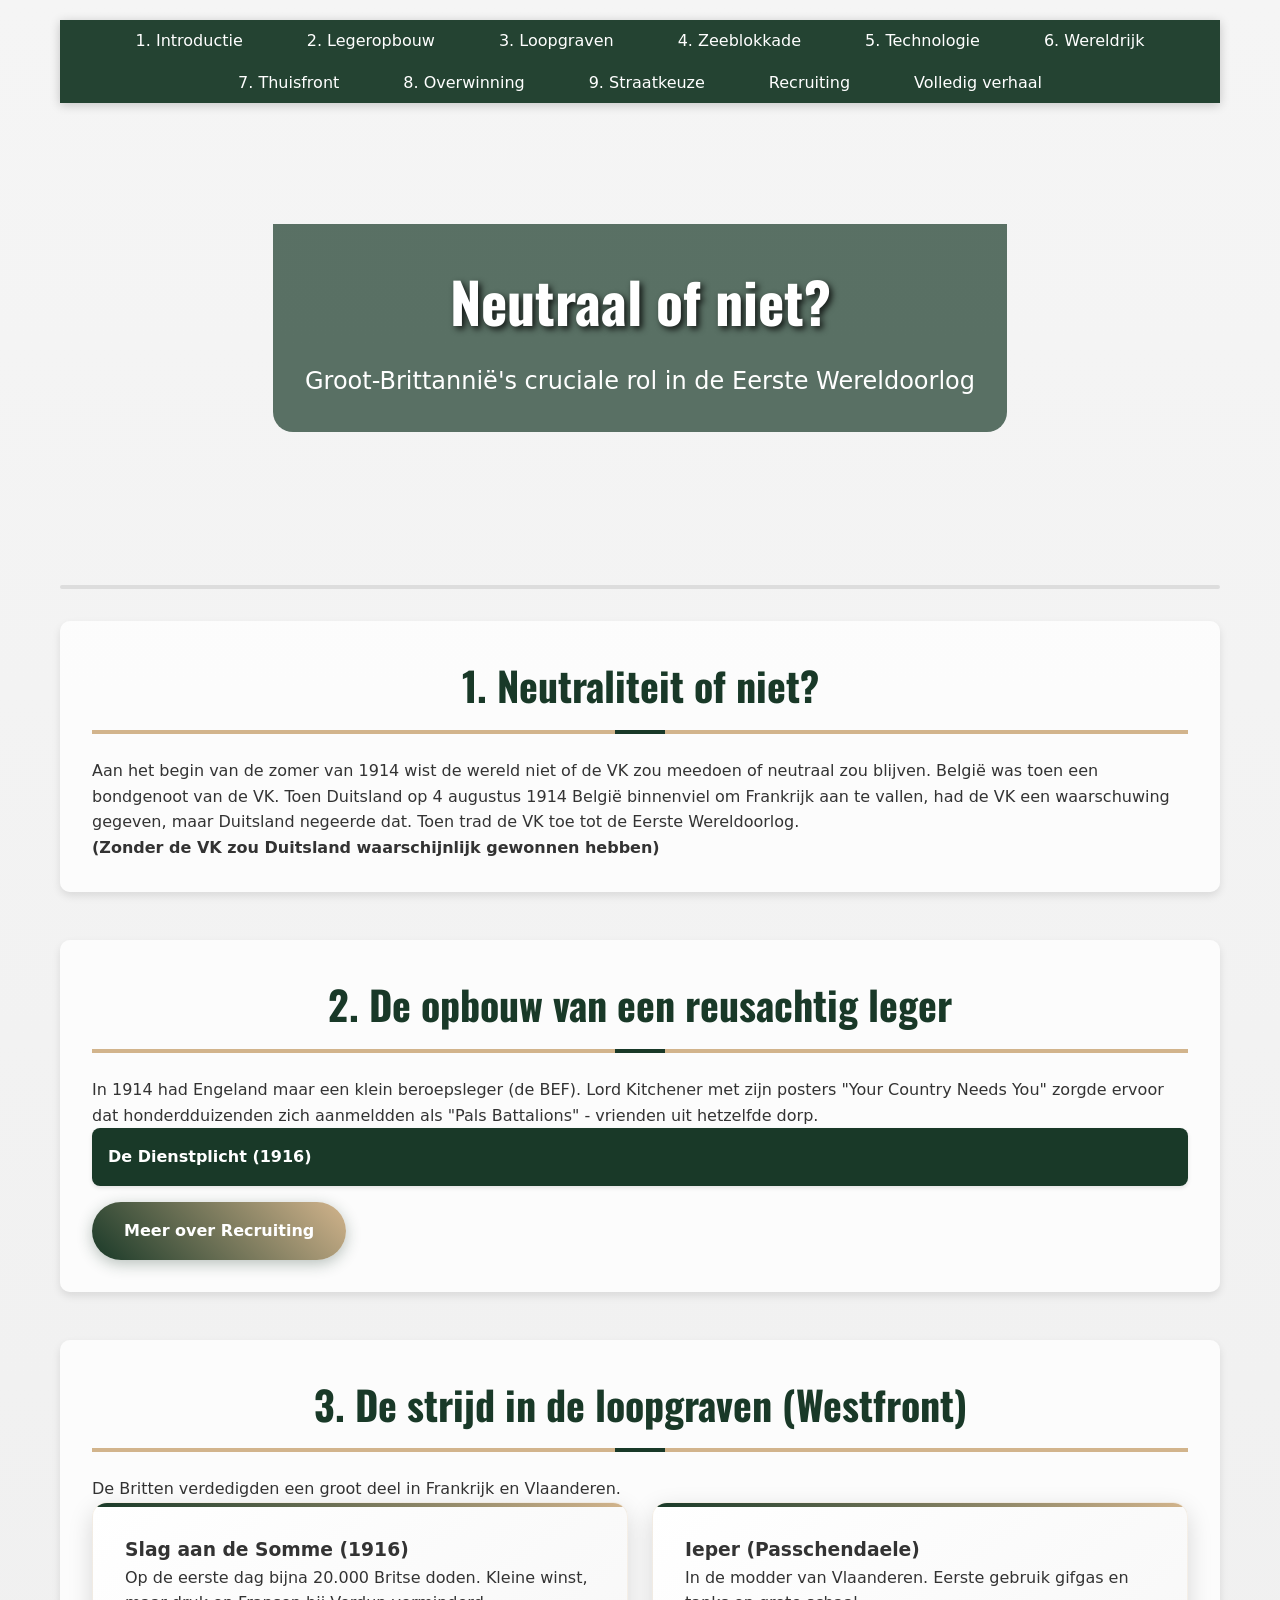
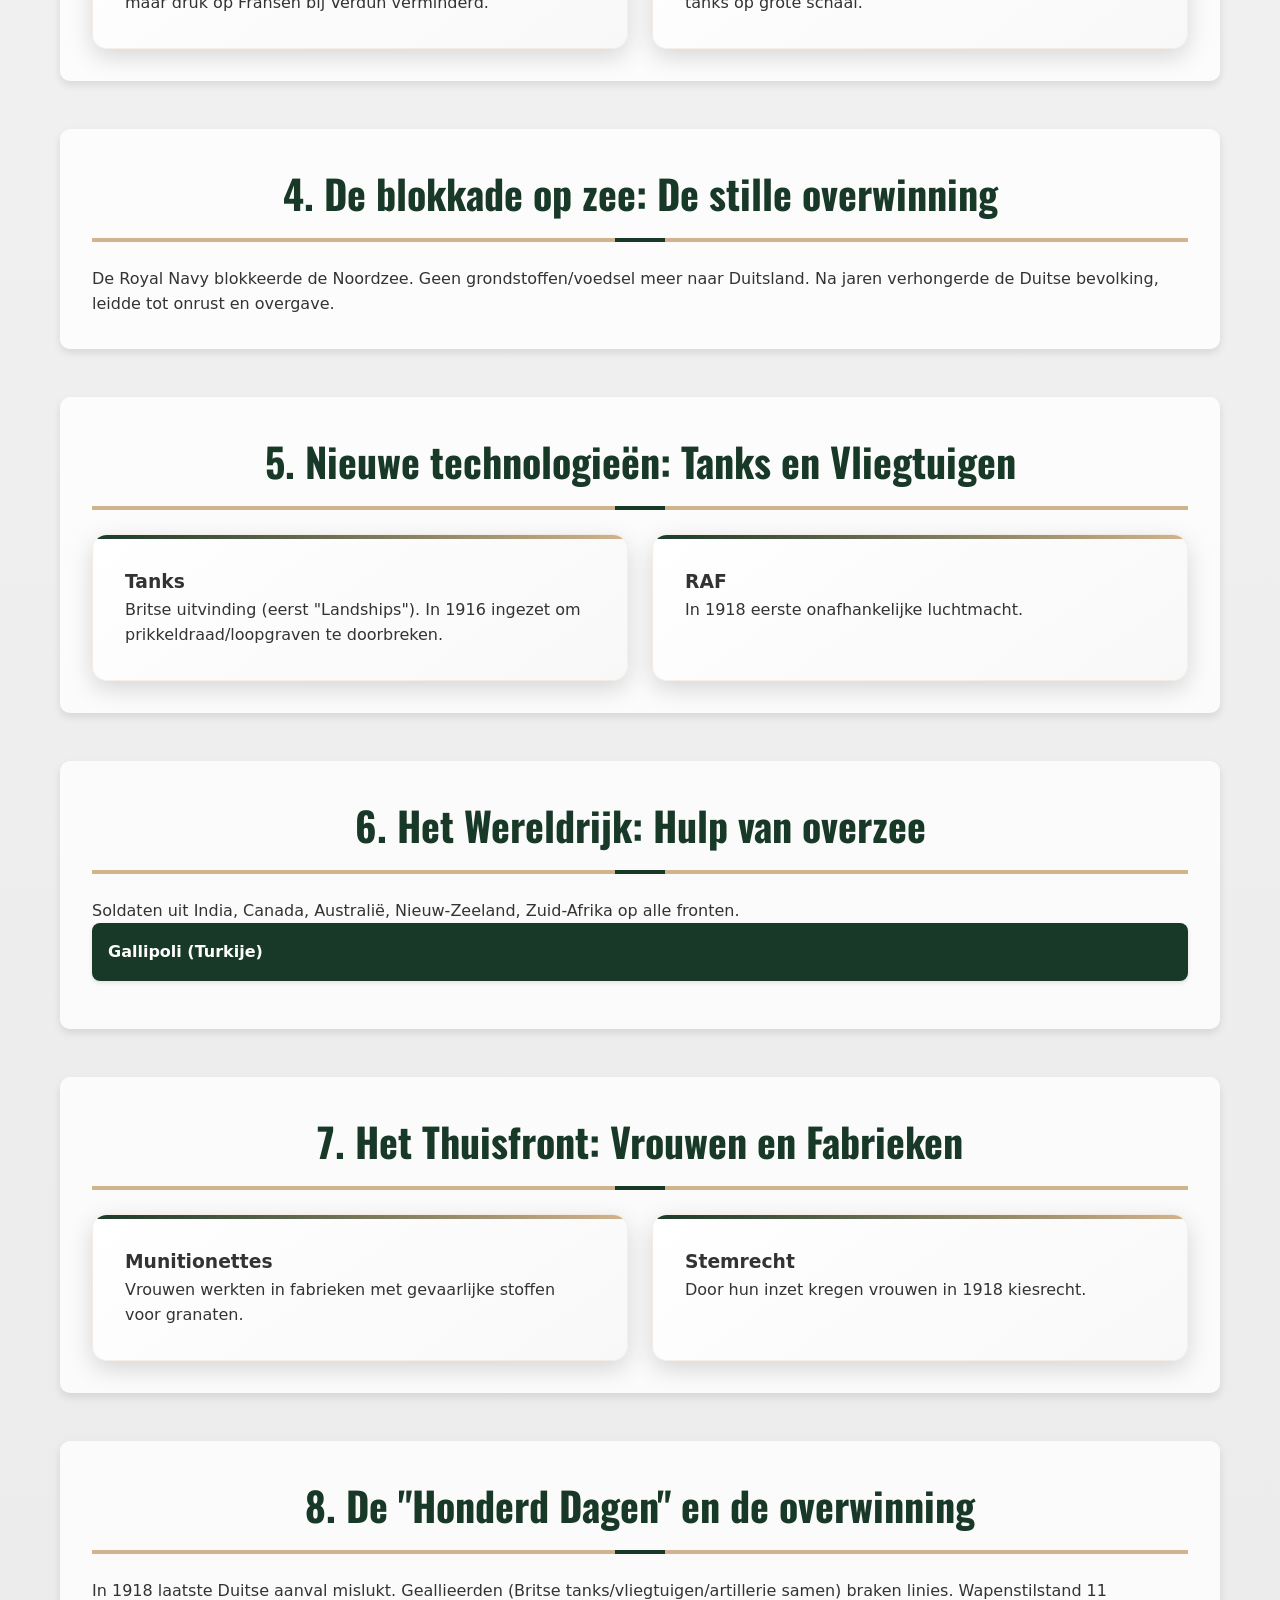
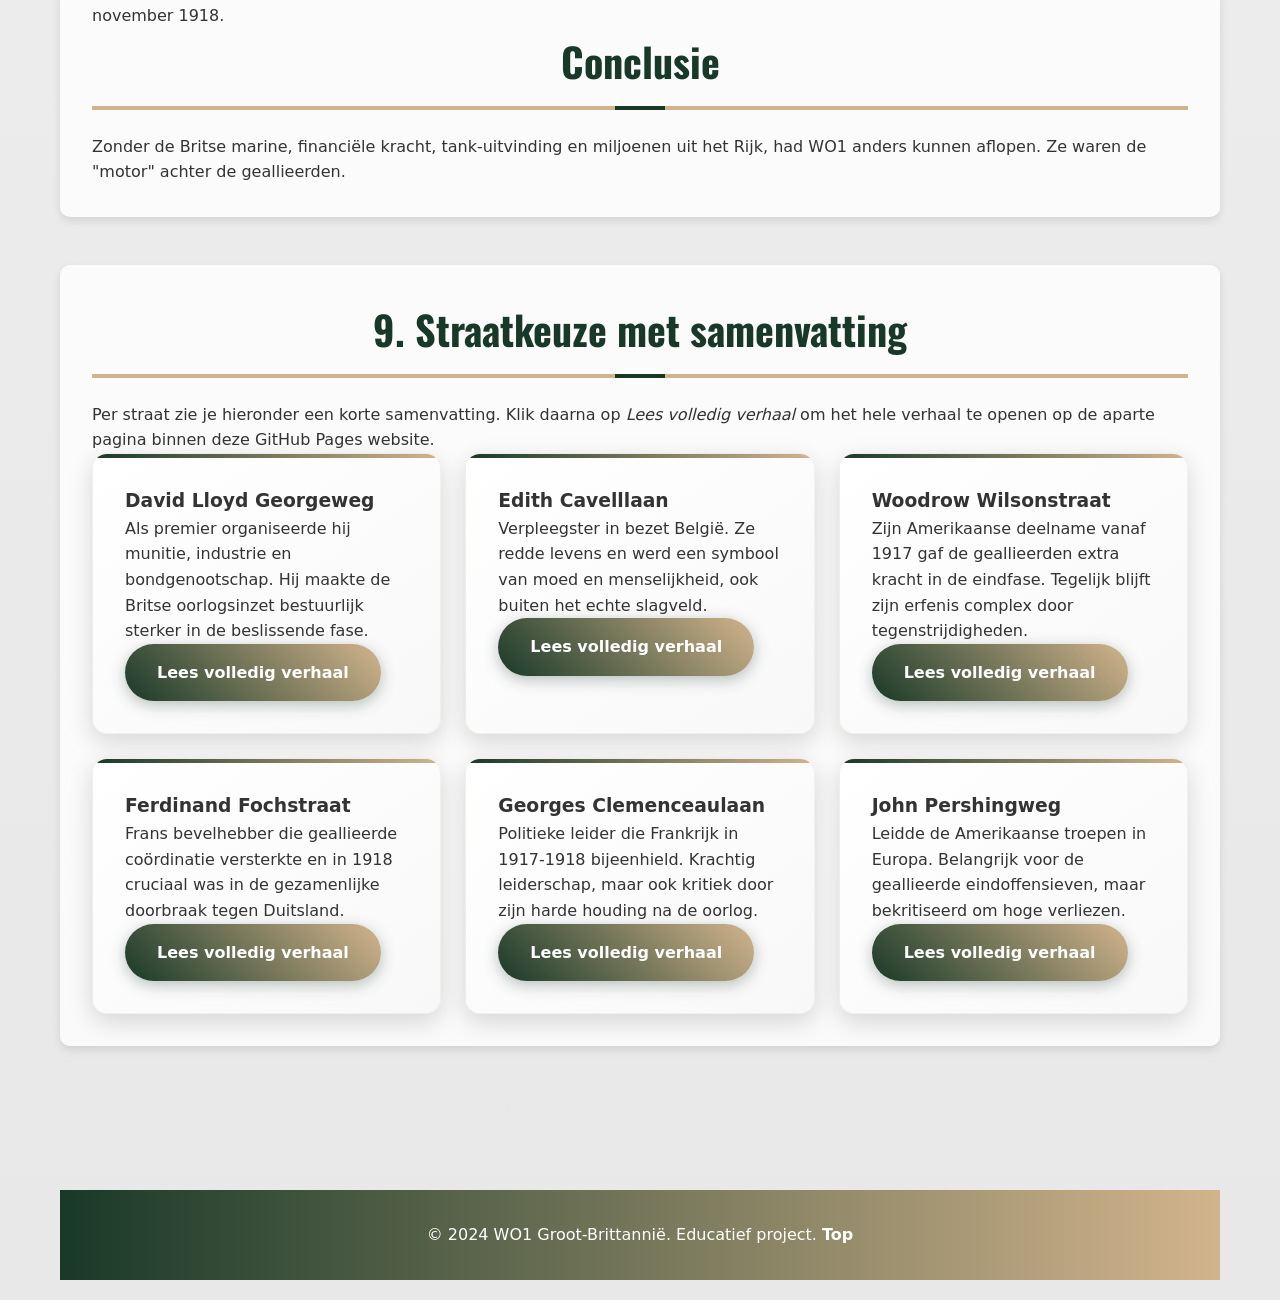
==== commit 623e2665: "Add files via upload" ====
--- a/index.html
+++ b/index.html
@@ -18,11 +18,13 @@
                 <li><a href="#blokkade">4. Zeeblokkade</a></li>
                 <li><a href="#tech">5. Technologie</a></li>
                 <li><a href="#rijk">6. Wereldrijk</a></li>
-                <li><a href="#thuisfront">7. Thuisfront</a></li>
-                <li><a href="#overwinning">8. Overwinning</a></li>
-                <li><a href="pages/page 1.html">Recruiting</a></li>
-            </ul>
-        </nav>
+                <li><a href="#thuisfront">7. Thuisfront</a></li>
+                <li><a href="#overwinning">8. Overwinning</a></li>
+                <li><a href="#straten">9. Straatkeuze</a></li>
+                <li><a href="pages/page 1.html">Recruiting</a></li>
+                <li><a href="pages/straatverhalen.html">Volledig verhaal</a></li>
+            </ul>
+        </nav>
 
         <div class="hero" style="background-image: url('https://upload.wikimedia.org/wikipedia/commons/thumb/8/8e/Baron_Kitchener.jpg/800px-Baron_Kitchener.jpg'); background-size: cover; background-position: center;">
             <div class="hero-overlay">
@@ -119,13 +121,50 @@
                 </div>
             </section>
 
-            <section id="overwinning" class="fade-in">
-                <h2>8. De "Honderd Dagen" en de overwinning</h2>
-                <p>In 1918 laatste Duitse aanval mislukt. Geallieerden (Britse tanks/vliegtuigen/artillerie samen) braken linies. Wapenstilstand 11 november 1918.</p>
-                <h2>Conclusie</h2>
-                <p>Zonder de Britse marine, financiële kracht, tank-uitvinding en miljoenen uit het Rijk, had WO1 anders kunnen aflopen. Ze waren de "motor" achter de geallieerden.</p>
-            </section>
-        </main>
+            <section id="overwinning" class="fade-in">
+                <h2>8. De "Honderd Dagen" en de overwinning</h2>
+                <p>In 1918 laatste Duitse aanval mislukt. Geallieerden (Britse tanks/vliegtuigen/artillerie samen) braken linies. Wapenstilstand 11 november 1918.</p>
+                <h2>Conclusie</h2>
+                <p>Zonder de Britse marine, financiële kracht, tank-uitvinding en miljoenen uit het Rijk, had WO1 anders kunnen aflopen. Ze waren de "motor" achter de geallieerden.</p>
+            </section>
+
+            <section id="straten" class="fade-in">
+                <h2>9. Straatkeuze met samenvatting</h2>
+                <p>Per straat zie je hieronder een korte samenvatting. Klik daarna op <em>Lees volledig verhaal</em> om het hele verhaal te openen op de aparte pagina binnen deze GitHub Pages website.</p>
+                <div class="grid">
+                    <div class="card">
+                        <h3>David Lloyd Georgeweg</h3>
+                        <p>Als premier organiseerde hij munitie, industrie en bondgenootschap. Hij maakte de Britse oorlogsinzet bestuurlijk sterker in de beslissende fase.</p>
+                        <a class="btn" href="pages/straatverhalen.html#lloyd-george">Lees volledig verhaal</a>
+                    </div>
+                    <div class="card">
+                        <h3>Edith Cavelllaan</h3>
+                        <p>Verpleegster in bezet België. Ze redde levens en werd een symbool van moed en menselijkheid, ook buiten het echte slagveld.</p>
+                        <a class="btn" href="pages/straatverhalen.html#edith-cavell">Lees volledig verhaal</a>
+                    </div>
+                    <div class="card">
+                        <h3>Woodrow Wilsonstraat</h3>
+                        <p>Zijn Amerikaanse deelname vanaf 1917 gaf de geallieerden extra kracht in de eindfase. Tegelijk blijft zijn erfenis complex door tegenstrijdigheden.</p>
+                        <a class="btn" href="pages/straatverhalen.html#woodrow-wilson">Lees volledig verhaal</a>
+                    </div>
+                    <div class="card">
+                        <h3>Ferdinand Fochstraat</h3>
+                        <p>Frans bevelhebber die geallieerde coördinatie versterkte en in 1918 cruciaal was in de gezamenlijke doorbraak tegen Duitsland.</p>
+                        <a class="btn" href="pages/straatverhalen.html#ferdinand-foch">Lees volledig verhaal</a>
+                    </div>
+                    <div class="card">
+                        <h3>Georges Clemenceaulaan</h3>
+                        <p>Politieke leider die Frankrijk in 1917-1918 bijeenhield. Krachtig leiderschap, maar ook kritiek door zijn harde houding na de oorlog.</p>
+                        <a class="btn" href="pages/straatverhalen.html#georges-clemenceau">Lees volledig verhaal</a>
+                    </div>
+                    <div class="card">
+                        <h3>John Pershingweg</h3>
+                        <p>Leidde de Amerikaanse troepen in Europa. Belangrijk voor de geallieerde eindoffensieven, maar bekritiseerd om hoge verliezen.</p>
+                        <a class="btn" href="pages/straatverhalen.html#john-pershing">Lees volledig verhaal</a>
+                    </div>
+                </div>
+            </section>
+        </main>
 
         <footer>
             <p>&copy; 2024 WO1 Groot-Brittannië. Educatief project. <a href="#intro">Top</a></p>
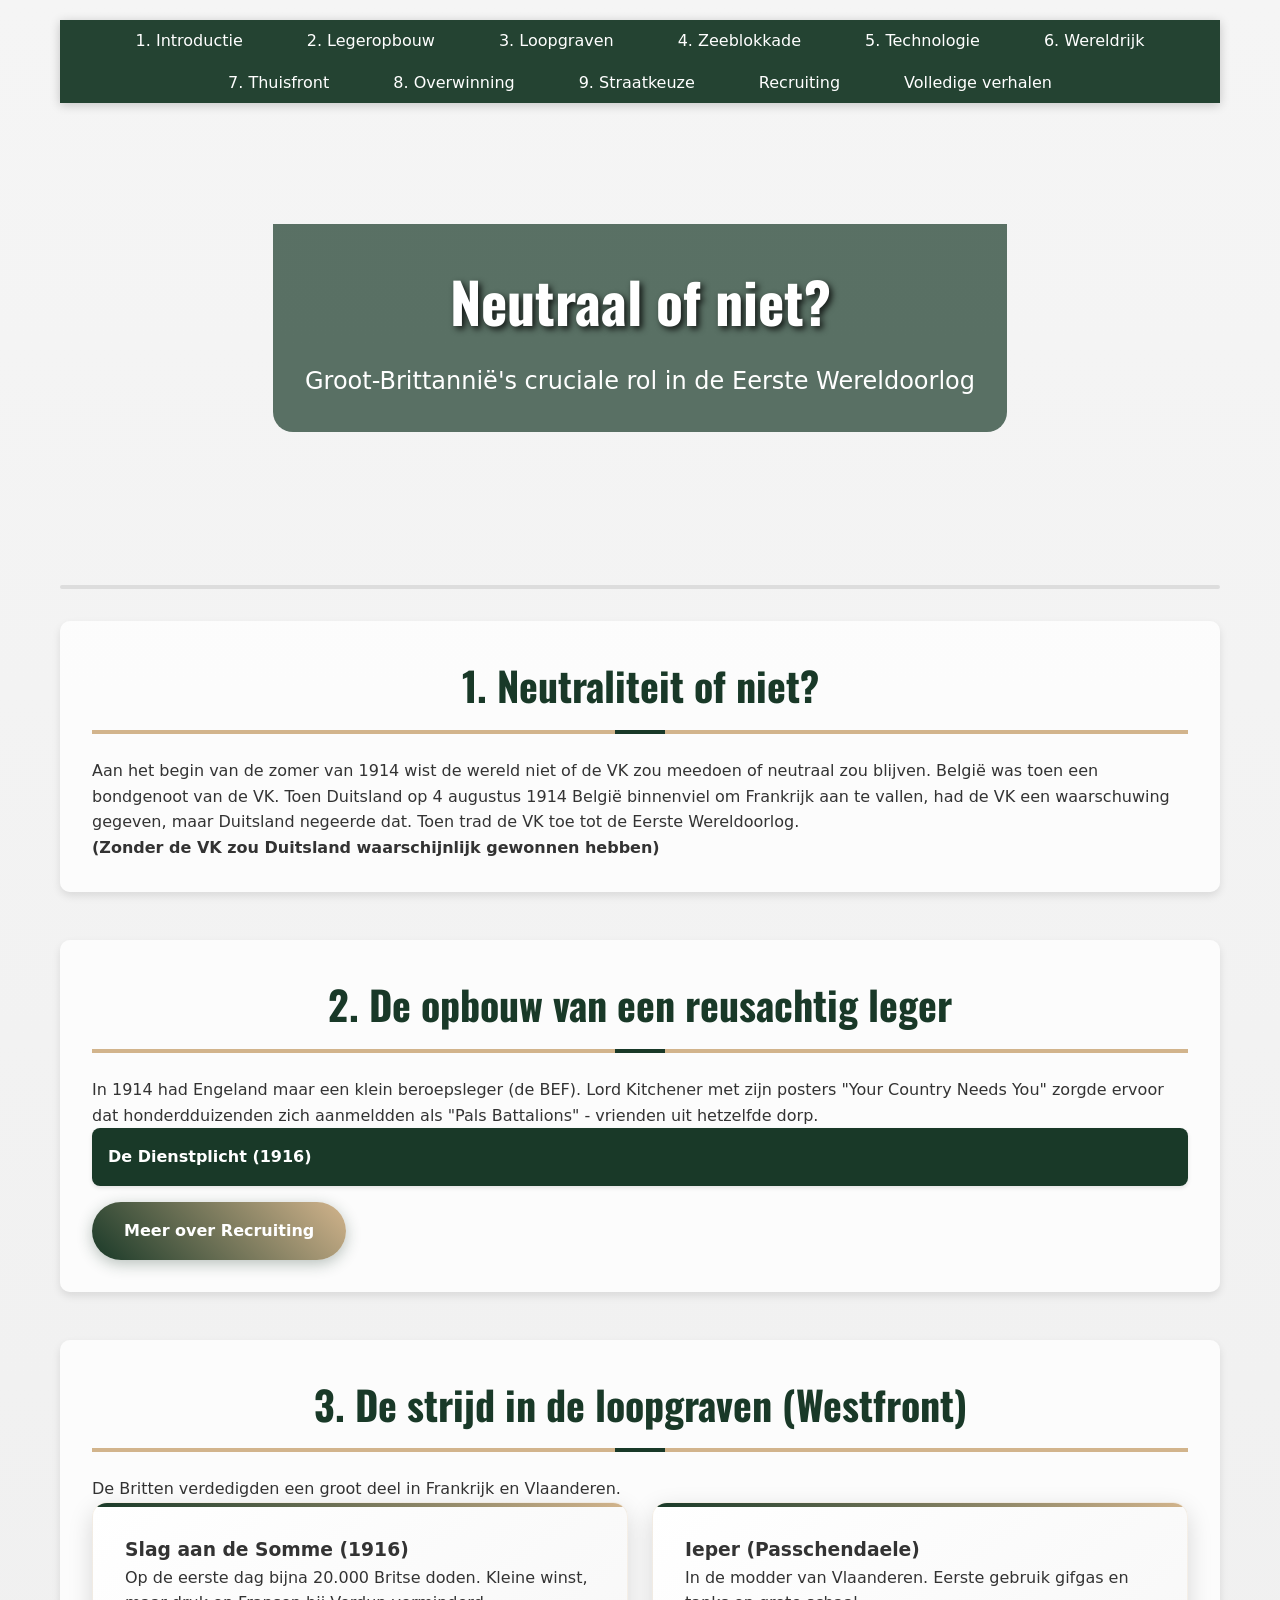
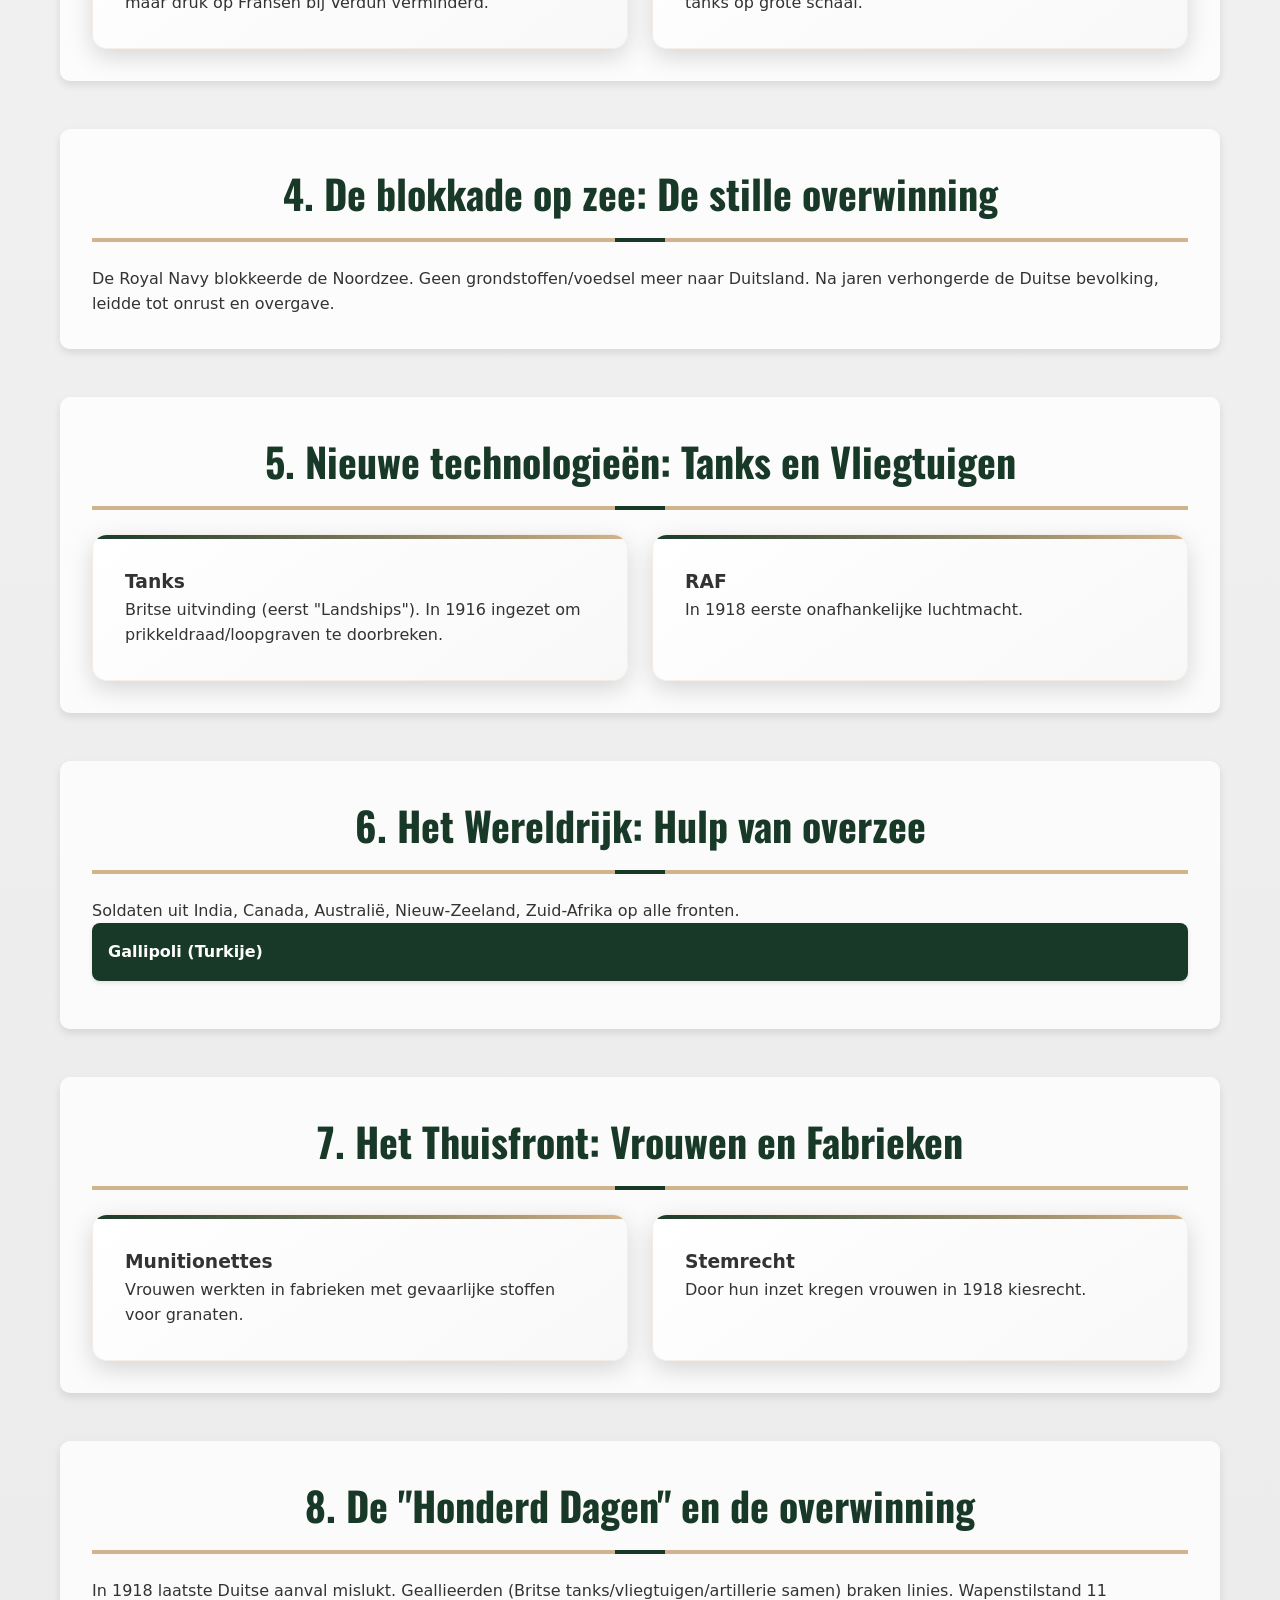
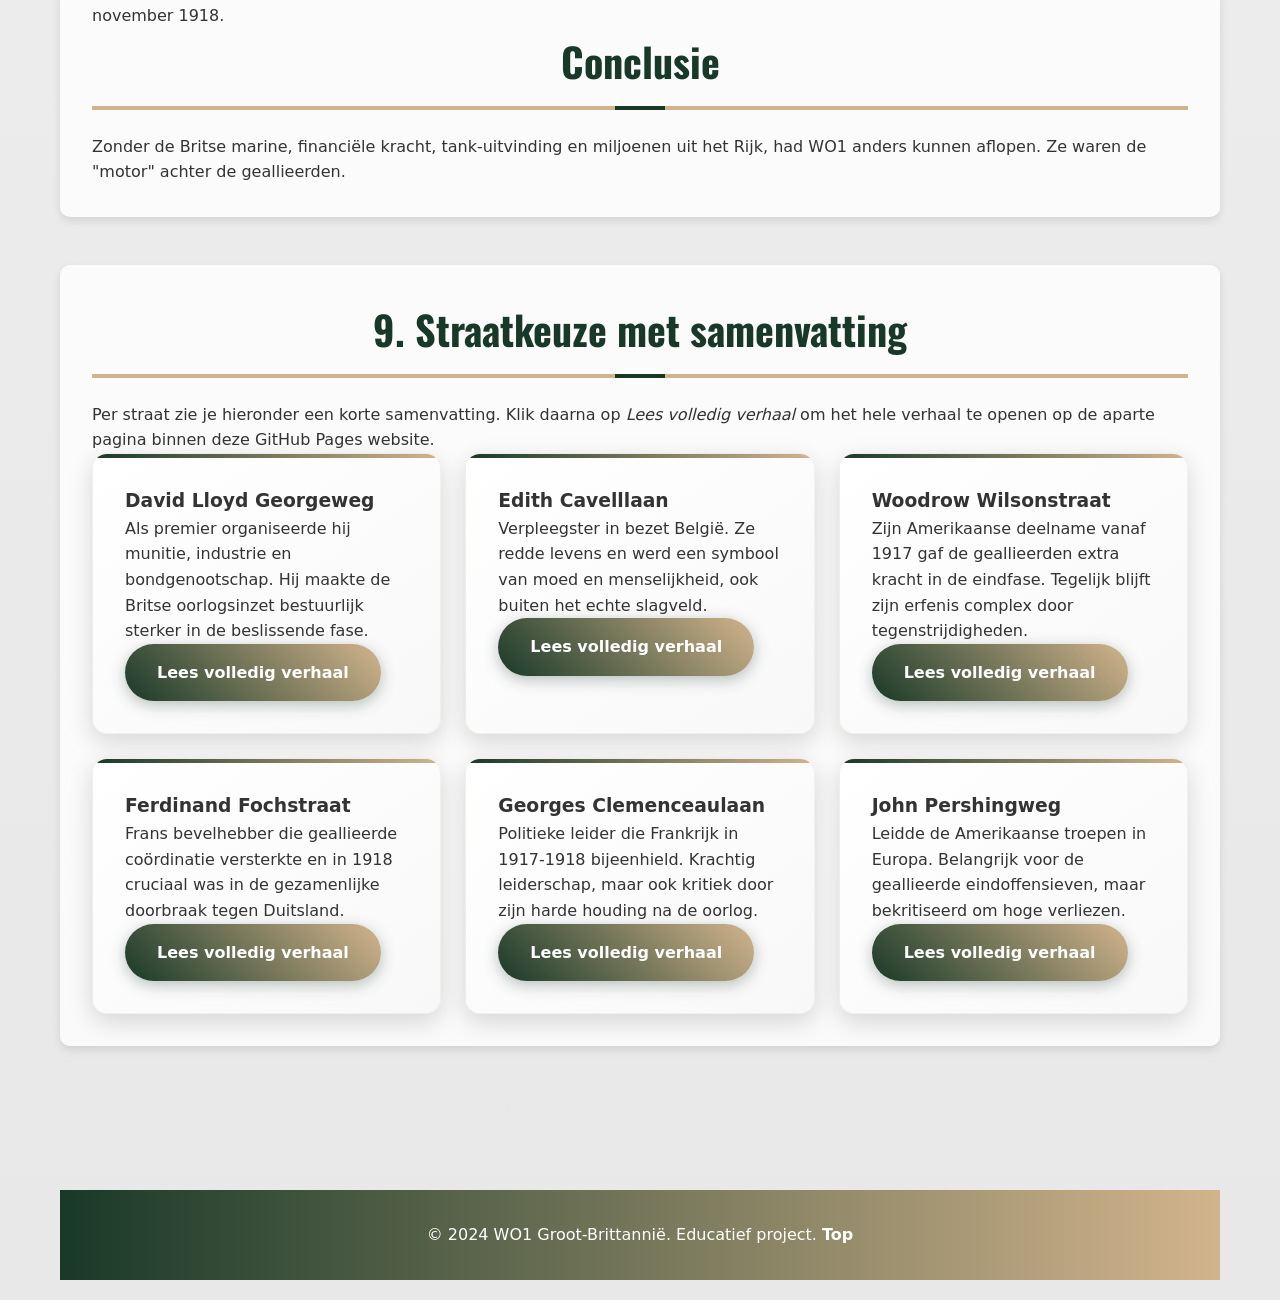
==== commit 9bea61f9: "Merge pull request #1 from ray491/ray491-patch-1 Add files via upload" ====
--- a/index.html
+++ b/index.html
@@ -22,7 +22,7 @@
                 <li><a href="#overwinning">8. Overwinning</a></li>
                 <li><a href="#straten">9. Straatkeuze</a></li>
                 <li><a href="pages/page 1.html">Recruiting</a></li>
-                <li><a href="pages/straatverhalen.html">Volledig verhaal</a></li>
+                <li><a href="pages/david-lloyd-george.html">Volledige verhalen</a></li>
             </ul>
         </nav>
 
@@ -135,32 +135,32 @@
                     <div class="card">
                         <h3>David Lloyd Georgeweg</h3>
                         <p>Als premier organiseerde hij munitie, industrie en bondgenootschap. Hij maakte de Britse oorlogsinzet bestuurlijk sterker in de beslissende fase.</p>
-                        <a class="btn" href="pages/straatverhalen.html#lloyd-george">Lees volledig verhaal</a>
+                        <a class="btn" href="pages/david-lloyd-george.html">Lees volledig verhaal</a>
                     </div>
                     <div class="card">
                         <h3>Edith Cavelllaan</h3>
                         <p>Verpleegster in bezet België. Ze redde levens en werd een symbool van moed en menselijkheid, ook buiten het echte slagveld.</p>
-                        <a class="btn" href="pages/straatverhalen.html#edith-cavell">Lees volledig verhaal</a>
+                        <a class="btn" href="pages/edith-cavell.html">Lees volledig verhaal</a>
                     </div>
                     <div class="card">
                         <h3>Woodrow Wilsonstraat</h3>
                         <p>Zijn Amerikaanse deelname vanaf 1917 gaf de geallieerden extra kracht in de eindfase. Tegelijk blijft zijn erfenis complex door tegenstrijdigheden.</p>
-                        <a class="btn" href="pages/straatverhalen.html#woodrow-wilson">Lees volledig verhaal</a>
+                        <a class="btn" href="pages/woodrow-wilson.html">Lees volledig verhaal</a>
                     </div>
                     <div class="card">
                         <h3>Ferdinand Fochstraat</h3>
                         <p>Frans bevelhebber die geallieerde coördinatie versterkte en in 1918 cruciaal was in de gezamenlijke doorbraak tegen Duitsland.</p>
-                        <a class="btn" href="pages/straatverhalen.html#ferdinand-foch">Lees volledig verhaal</a>
+                        <a class="btn" href="pages/ferdinand-foch.html">Lees volledig verhaal</a>
                     </div>
                     <div class="card">
                         <h3>Georges Clemenceaulaan</h3>
                         <p>Politieke leider die Frankrijk in 1917-1918 bijeenhield. Krachtig leiderschap, maar ook kritiek door zijn harde houding na de oorlog.</p>
-                        <a class="btn" href="pages/straatverhalen.html#georges-clemenceau">Lees volledig verhaal</a>
+                        <a class="btn" href="pages/georges-clemenceau.html">Lees volledig verhaal</a>
                     </div>
                     <div class="card">
                         <h3>John Pershingweg</h3>
                         <p>Leidde de Amerikaanse troepen in Europa. Belangrijk voor de geallieerde eindoffensieven, maar bekritiseerd om hoge verliezen.</p>
-                        <a class="btn" href="pages/straatverhalen.html#john-pershing">Lees volledig verhaal</a>
+                        <a class="btn" href="pages/john-pershing.html">Lees volledig verhaal</a>
                     </div>
                 </div>
             </section>
